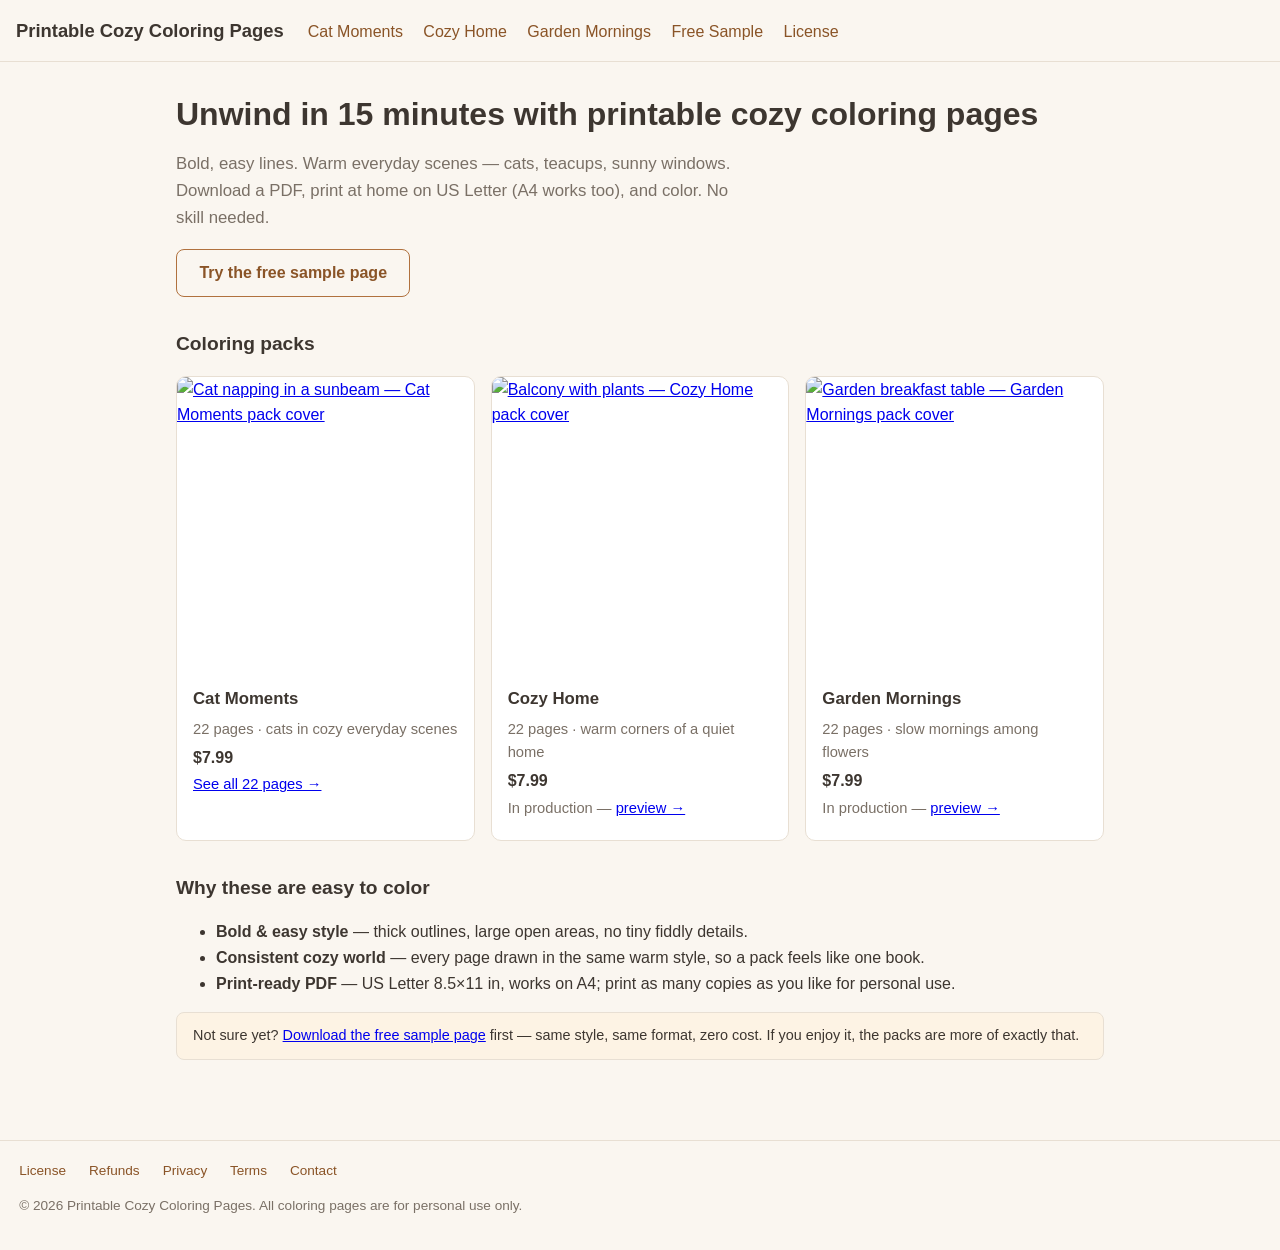
==== index.html @ 9f1aa416 "autorev 静态站上线 GitHub Pages（cozy.damolabs.app） 撤销: 删除 repo wyyxdgm/autorev-site" ====
<!DOCTYPE html>
<html lang="en">
<head>
<meta charset="utf-8">
<meta name="viewport" content="width=device-width, initial-scale=1">
<title>Printable Cozy Coloring Pages — Bold &amp; Easy, Instant PDF</title>
<link rel="stylesheet" href="style.css">
</head>
<body>
<header class="site">
  <a class="brand" href="index.html">Printable Cozy Coloring Pages</a>
  <nav>
    <a href="cat-moments.html">Cat Moments</a>
    <a href="cozy-home.html">Cozy Home</a>
    <a href="garden-mornings.html">Garden Mornings</a>
    <a href="free-sample.html">Free Sample</a>
    <a href="license.html">License</a>
  </nav>
</header>

<main>
  <section class="hero">
    <h1>Unwind in 15 minutes with printable cozy coloring pages</h1>
    <p class="lede">Bold, easy lines. Warm everyday scenes — cats, teacups, sunny windows.
    Download a PDF, print at home on US Letter (A4 works too), and color. No skill needed.</p>
    <p><a class="btn secondary" href="free-sample.html">Try the free sample page</a></p>
  </section>

  <h2>Coloring packs</h2>
  <div class="grid">
    <div class="card">
      <a class="cover" href="cat-moments.html"><img src="../assets/packs/cat-moments/A5-sunbeam.jpg" alt="Cat napping in a sunbeam — Cat Moments pack cover"></a>
      <div class="body">
        <h3>Cat Moments</h3>
        <p>22 pages · cats in cozy everyday scenes</p>
        <p class="price">$7.99</p>
        <p><a href="cat-moments.html">See all 22 pages →</a></p>
      </div>
    </div>
    <div class="card">
      <a class="cover" href="cozy-home.html"><img src="../assets/samples/sample-06-balcony.jpg" alt="Balcony with plants — Cozy Home pack cover"></a>
      <div class="body">
        <h3>Cozy Home</h3>
        <p>22 pages · warm corners of a quiet home</p>
        <p class="price">$7.99</p>
        <p>In production — <a href="cozy-home.html">preview →</a></p>
      </div>
    </div>
    <div class="card">
      <a class="cover" href="garden-mornings.html"><img src="../assets/samples/sample-03-garden-breakfast.jpg" alt="Garden breakfast table — Garden Mornings pack cover"></a>
      <div class="body">
        <h3>Garden Mornings</h3>
        <p>22 pages · slow mornings among flowers</p>
        <p class="price">$7.99</p>
        <p>In production — <a href="garden-mornings.html">preview →</a></p>
      </div>
    </div>
  </div>

  <h2>Why these are easy to color</h2>
  <ul>
    <li><strong>Bold &amp; easy style</strong> — thick outlines, large open areas, no tiny fiddly details.</li>
    <li><strong>Consistent cozy world</strong> — every page drawn in the same warm style, so a pack feels like one book.</li>
    <li><strong>Print-ready PDF</strong> — US Letter 8.5×11 in, works on A4; print as many copies as you like for personal use.</li>
  </ul>

  <div class="note">
    Not sure yet? <a href="free-sample.html">Download the free sample page</a> first — same style,
    same format, zero cost. If you enjoy it, the packs are more of exactly that.
  </div>
</main>

<footer class="site">
  <nav>
    <a href="license.html">License</a>
    <a href="refund.html">Refunds</a>
    <a href="privacy.html">Privacy</a>
    <a href="terms.html">Terms</a>
    <a href="contact.html">Contact</a>
  </nav>
  <p>© 2026 Printable Cozy Coloring Pages. All coloring pages are for personal use only.</p>
</footer>
</body>
</html>
---- style.css ----
/* Cozy coloring pages — static site skeleton (internal draft, not live)
   Zero dependencies: system fonts only, no external requests. */

:root {
  --bg: #faf6f0;
  --card: #ffffff;
  --ink: #3d3630;
  --muted: #7a7066;
  --accent: #b0713e;
  --accent-dark: #8a5427;
  --line: #e8dfd3;
  --draft: #a33;
}

* { box-sizing: border-box; }

body {
  margin: 0;
  background: var(--bg);
  color: var(--ink);
  font-family: -apple-system, BlinkMacSystemFont, "Segoe UI", Roboto, Helvetica, Arial, sans-serif;
  line-height: 1.6;
}

/* Draft banner — remove at launch (after W1–W6 cleared) */
.draft-banner {
  background: var(--draft);
  color: #fff;
  text-align: center;
  font-size: 0.85rem;
  padding: 0.4rem 1rem;
}

header.site {
  padding: 1rem;
  border-bottom: 1px solid var(--line);
  display: flex;
  flex-wrap: wrap;
  gap: 0.5rem 1.5rem;
  align-items: baseline;
}

header.site .brand {
  font-weight: 700;
  font-size: 1.15rem;
  text-decoration: none;
  color: var(--ink);
}

nav a { color: var(--accent-dark); text-decoration: none; margin-right: 1rem; }
nav a:hover { text-decoration: underline; }

main { max-width: 960px; margin: 0 auto; padding: 1rem; }

h1 { font-size: 1.6rem; line-height: 1.25; margin: 0.5rem 0; }
h2 { font-size: 1.2rem; margin-top: 2rem; }

.hero p.lede { font-size: 1.05rem; color: var(--muted); max-width: 34em; }

.grid {
  display: grid;
  gap: 1rem;
  grid-template-columns: repeat(auto-fit, minmax(240px, 1fr));
  margin: 1rem 0;
}

.card {
  background: var(--card);
  border: 1px solid var(--line);
  border-radius: 10px;
  overflow: hidden;
  display: flex;
  flex-direction: column;
}

.card img { width: 100%; display: block; aspect-ratio: 1 / 1; object-fit: cover; }

.card .body { padding: 0.8rem 1rem 1rem; }
.card h3 { margin: 0 0 0.3rem; font-size: 1.05rem; }
.card p { margin: 0.2rem 0; font-size: 0.92rem; color: var(--muted); }
.card .price { font-weight: 700; color: var(--ink); font-size: 1rem; }

.card a.cover { display: block; }

.btn {
  display: inline-block;
  background: var(--accent);
  color: #fff;
  padding: 0.65rem 1.4rem;
  border-radius: 8px;
  text-decoration: none;
  font-weight: 600;
}
.btn:hover { background: var(--accent-dark); }

.btn.disabled {
  background: #c9bfb2;
  cursor: not-allowed;
}

.btn.secondary {
  background: transparent;
  color: var(--accent-dark);
  border: 1.5px solid var(--accent);
}
.btn.secondary:hover { background: #f4e9dd; }

.note {
  background: #fdf3e4;
  border: 1px solid var(--line);
  border-radius: 8px;
  padding: 0.7rem 1rem;
  font-size: 0.9rem;
}

.page-status {
  font-size: 0.85rem;
  color: var(--muted);
  border-left: 3px solid var(--line);
  padding-left: 0.7rem;
  margin: 1rem 0;
}

/* Product page thumbnails */
.thumbs {
  display: grid;
  gap: 0.6rem;
  grid-template-columns: repeat(auto-fill, minmax(140px, 1fr));
}
.thumbs figure { margin: 0; background: var(--card); border: 1px solid var(--line); border-radius: 8px; overflow: hidden; }
.thumbs img { width: 100%; aspect-ratio: 1/1; object-fit: cover; display: block; }
.thumbs figcaption { font-size: 0.78rem; color: var(--muted); padding: 0.35rem 0.5rem; }

.spec-table { border-collapse: collapse; width: 100%; max-width: 560px; font-size: 0.95rem; }
.spec-table td { padding: 0.45rem 0.8rem 0.45rem 0; border-bottom: 1px solid var(--line); vertical-align: top; }
.spec-table td:first-child { color: var(--muted); white-space: nowrap; padding-right: 1.5rem; }

footer.site {
  border-top: 1px solid var(--line);
  margin-top: 3rem;
  padding: 1.2rem;
  font-size: 0.85rem;
  color: var(--muted);
}
footer.site nav a { margin-right: 1.2rem; }

@media (min-width: 700px) {
  h1 { font-size: 2rem; }
  main { padding: 1.5rem 1rem 2rem; }
}
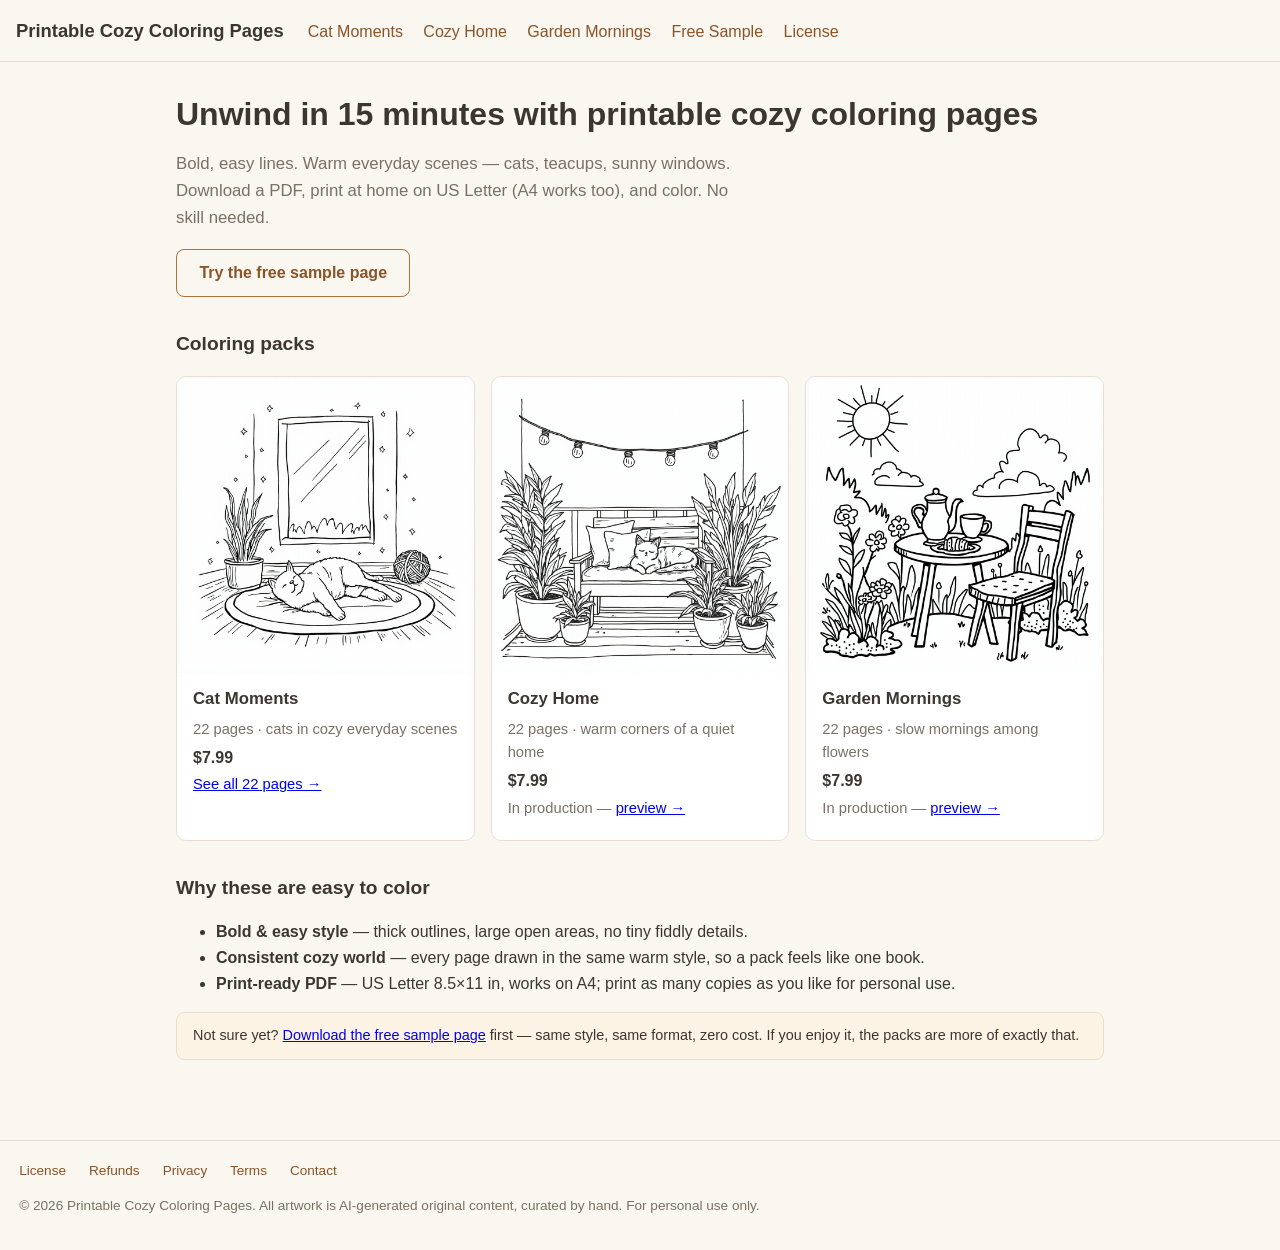
==== commit e8b3535a: "prod: checkout ENV prod + AI 披露页脚" ====
--- a/index.html
+++ b/index.html
@@ -4,6 +4,12 @@
 <meta charset="utf-8">
 <meta name="viewport" content="width=device-width, initial-scale=1">
 <title>Printable Cozy Coloring Pages — Bold &amp; Easy, Instant PDF</title>
+<meta name="description" content="Unwind in 15 minutes with printable cozy coloring pages — bold, easy lines, warm everyday scenes: cats, teacups, sunny windows. Download a PDF and print at home.">
+<link rel="canonical" href="https://cozy.pulu.plus/">
+<meta property="og:title" content="Printable Cozy Coloring Pages — Bold &amp; Easy, Instant PDF">
+<meta property="og:description" content="Unwind in 15 minutes with printable cozy coloring pages — bold, easy lines, warm everyday scenes: cats, teacups, sunny windows. Download a PDF and print at home.">
+<meta property="og:url" content="https://cozy.pulu.plus/">
+<meta property="og:type" content="website">
 <link rel="stylesheet" href="style.css">
 </head>
 <body>
@@ -78,7 +84,7 @@
     <a href="terms.html">Terms</a>
     <a href="contact.html">Contact</a>
   </nav>
-  <p>© 2026 Printable Cozy Coloring Pages. All coloring pages are for personal use only.</p>
+  <p>© 2026 Printable Cozy Coloring Pages. All artwork is AI-generated original content, curated by hand. For personal use only.</p>
 </footer>
 </body>
 </html>
